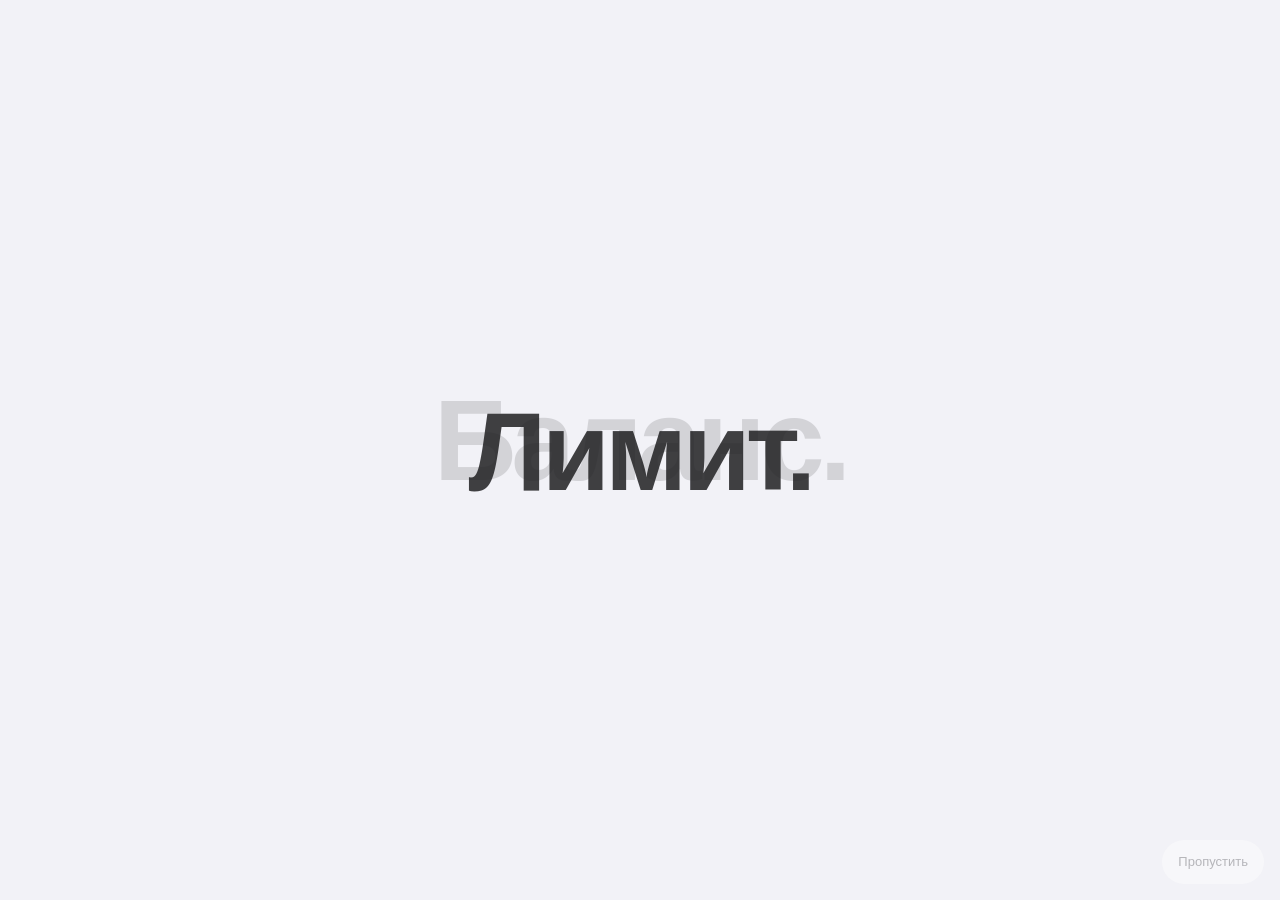
==== app/index.html @ 6c643a6e "App web build 02.11.2026 (2): chart back from trade marks, default plain chart, receipt-style calcul" ====
<!DOCTYPE html>
<html lang="en">
  <head>
    <meta charset="utf-8" />
    <meta httpEquiv="X-UA-Compatible" content="IE=edge" />
    <meta name="viewport" content="width=device-width, initial-scale=1, shrink-to-fit=no" />
    <title>Crypto Analytics</title>
    <!-- The `react-native-web` recommended style reset: https://necolas.github.io/react-native-web/docs/setup/#root-element -->
    <style id="expo-reset">
      /* These styles make the body full-height */
      html,
      body {
        height: 100%;
      }
      /* These styles disable body scrolling if you are using <ScrollView> */
      body {
        overflow: hidden;
      }
      /* These styles make the root element full-height */
      #root {
        display: flex;
        height: 100%;
        flex: 1;
      }
    </style>
  <meta name="theme-color" content="#000000">
<link rel="icon" href="/app/favicon.ico"/></head>

  <body>
    <!-- Use static rendering with Expo Router to support running without JavaScript. -->
    <noscript>
      You need to enable JavaScript to run this app.
    </noscript>
    <!-- The root element for your Expo app. -->
    <div id="root"></div>
  <script src="/app/_expo/static/js/web/index-1b80deccd980fd380003a8967a69e06e.js" defer></script>
</body>
</html>
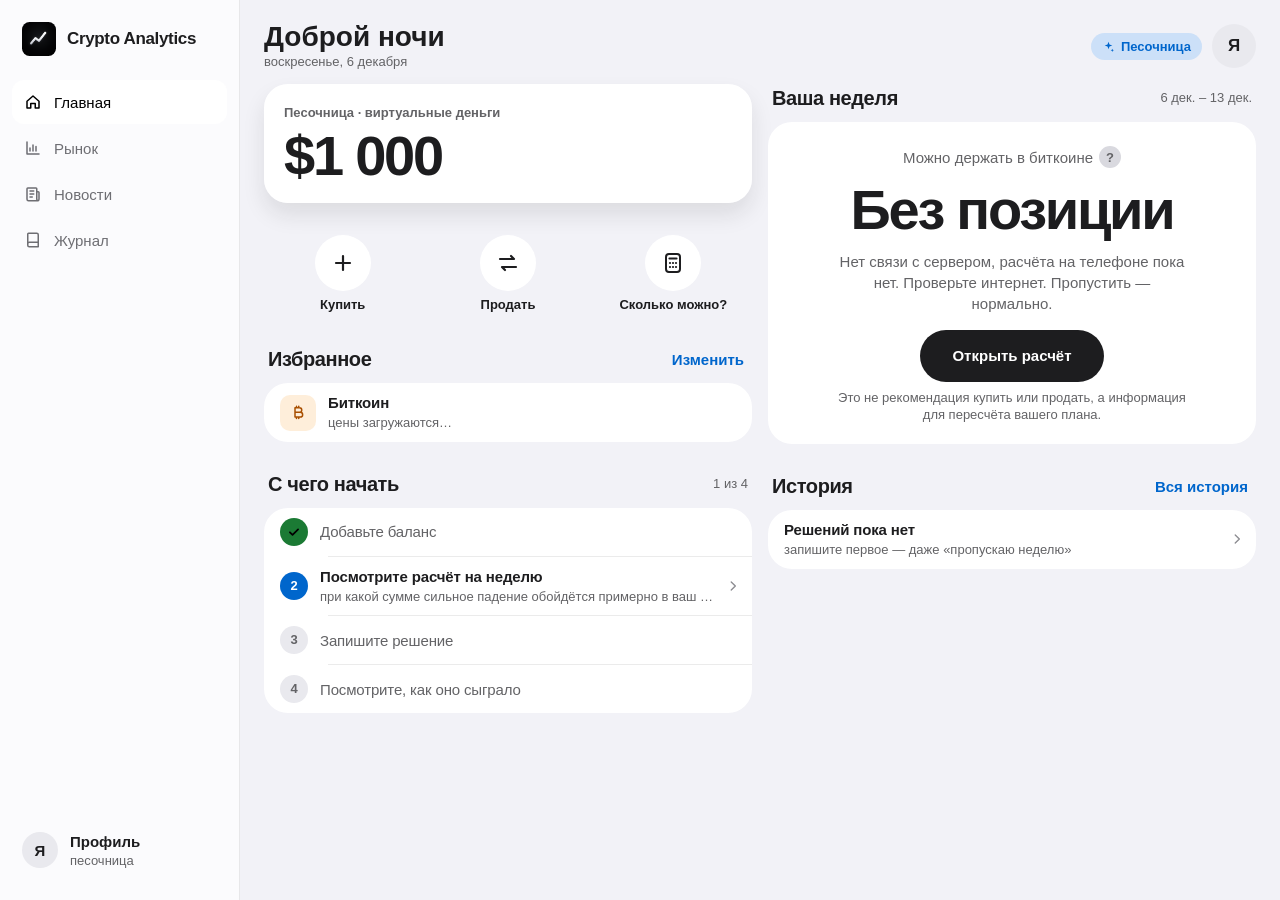
==== commit 17a56560: "App demo at /app/ opens straight into the app (sandbox $1 000), no sign-up, onboarding or tour Co-Au" ====
--- a/app/index.html
+++ b/app/index.html
@@ -33,6 +33,6 @@
     </noscript>
     <!-- The root element for your Expo app. -->
     <div id="root"></div>
-  <script src="/app/_expo/static/js/web/index-1b80deccd980fd380003a8967a69e06e.js" defer></script>
+  <script src="/app/_expo/static/js/web/index-b0126ec476d4849c87f552915d113a99.js" defer></script>
 </body>
 </html>
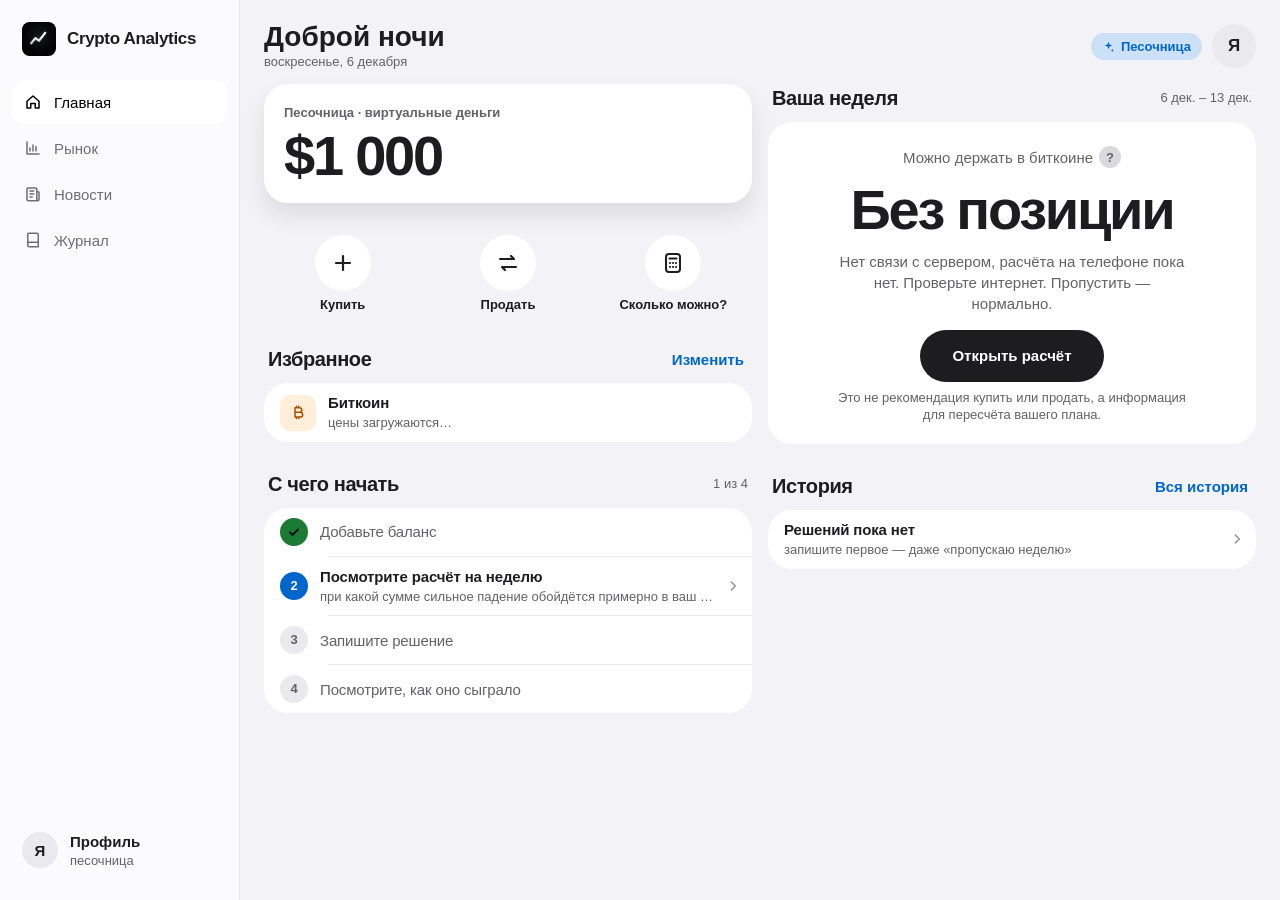
==== commit 54c0b729: "App demo: centered factor tiles Co-Authored-By: Claude Opus 5.5 <noreply@anthropic.com>" ====
--- a/app/index.html
+++ b/app/index.html
@@ -33,6 +33,6 @@
     </noscript>
     <!-- The root element for your Expo app. -->
     <div id="root"></div>
-  <script src="/app/_expo/static/js/web/index-b0126ec476d4849c87f552915d113a99.js" defer></script>
+  <script src="/app/_expo/static/js/web/index-8c8eebc506c5f84a8b8b144dd345b0b7.js" defer></script>
 </body>
 </html>
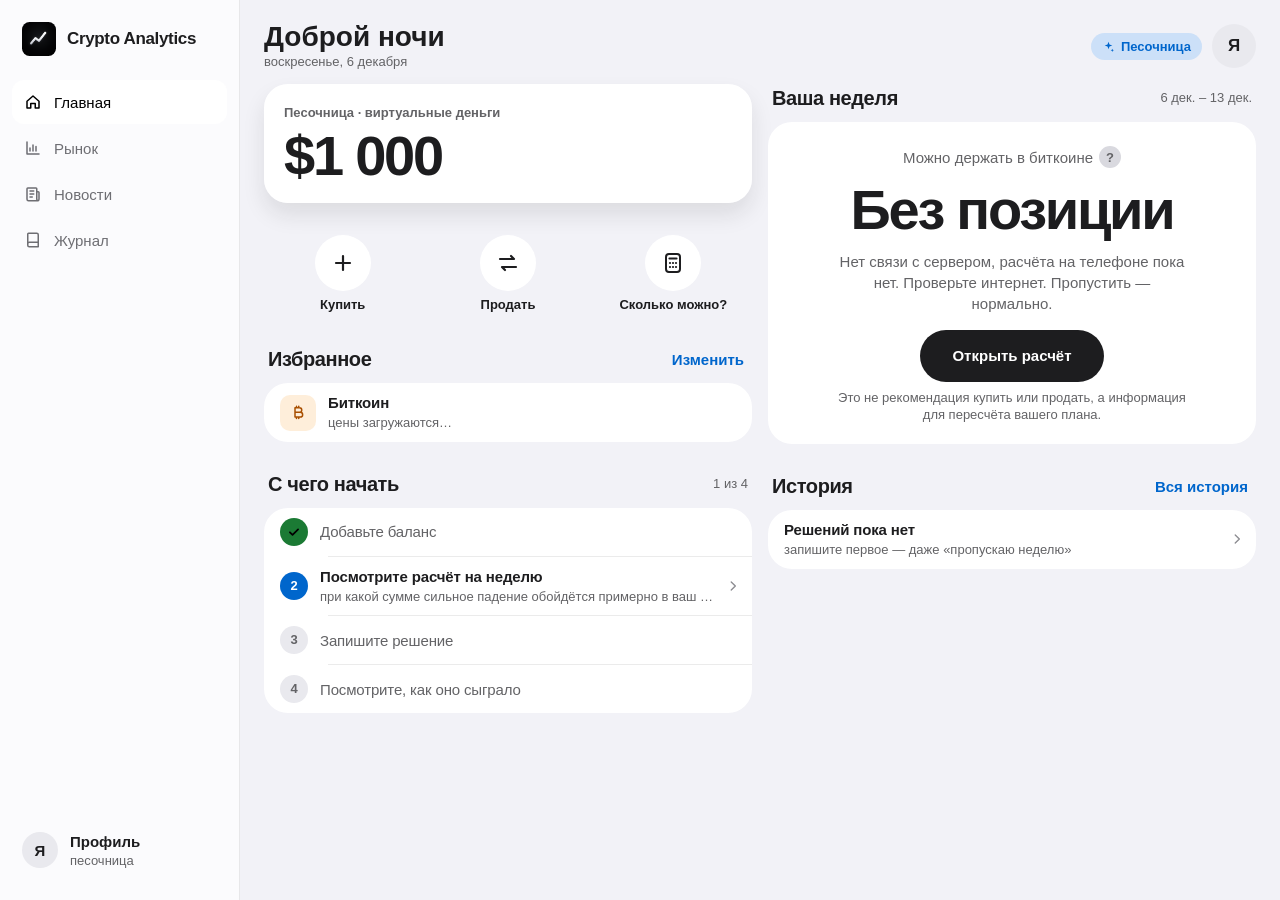
==== commit 5b384af4: "App demo: coin sheet opens full height, tour reordered Co-Authored-By: Claude Opus 5.5 <noreply@anth" ====
--- a/app/index.html
+++ b/app/index.html
@@ -33,6 +33,6 @@
     </noscript>
     <!-- The root element for your Expo app. -->
     <div id="root"></div>
-  <script src="/app/_expo/static/js/web/index-8c8eebc506c5f84a8b8b144dd345b0b7.js" defer></script>
+  <script src="/app/_expo/static/js/web/index-599fb1f25595d565762559fe5ca3bc3c.js" defer></script>
 </body>
 </html>
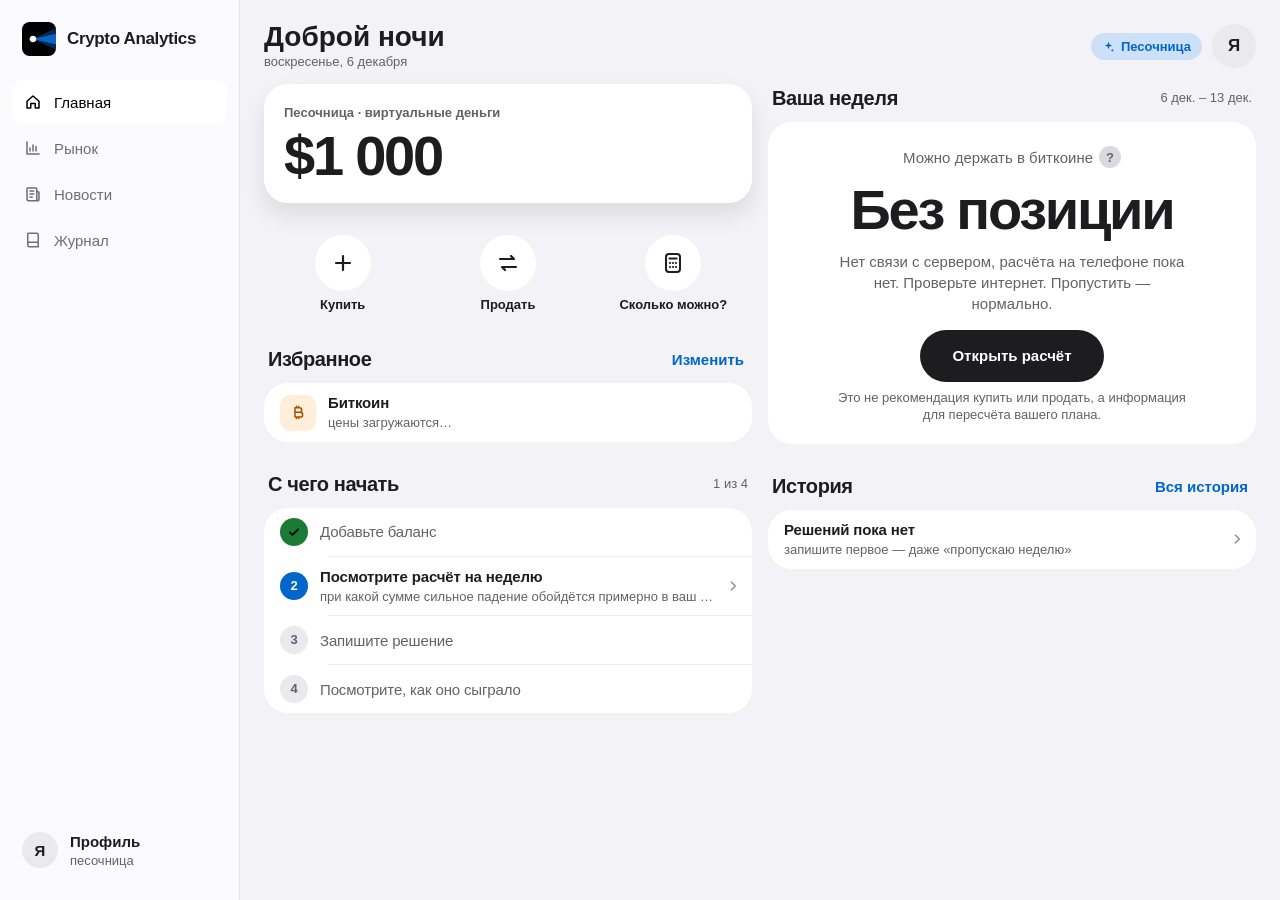
==== commit e4ebcee4: "App demo: new icon Co-Authored-By: Claude Opus 5.5 <noreply@anthropic.com>" ====
--- a/app/index.html
+++ b/app/index.html
@@ -33,6 +33,6 @@
     </noscript>
     <!-- The root element for your Expo app. -->
     <div id="root"></div>
-  <script src="/app/_expo/static/js/web/index-599fb1f25595d565762559fe5ca3bc3c.js" defer></script>
+  <script src="/app/_expo/static/js/web/index-760bba69957cfe80e9dcd70018586f41.js" defer></script>
 </body>
 </html>
